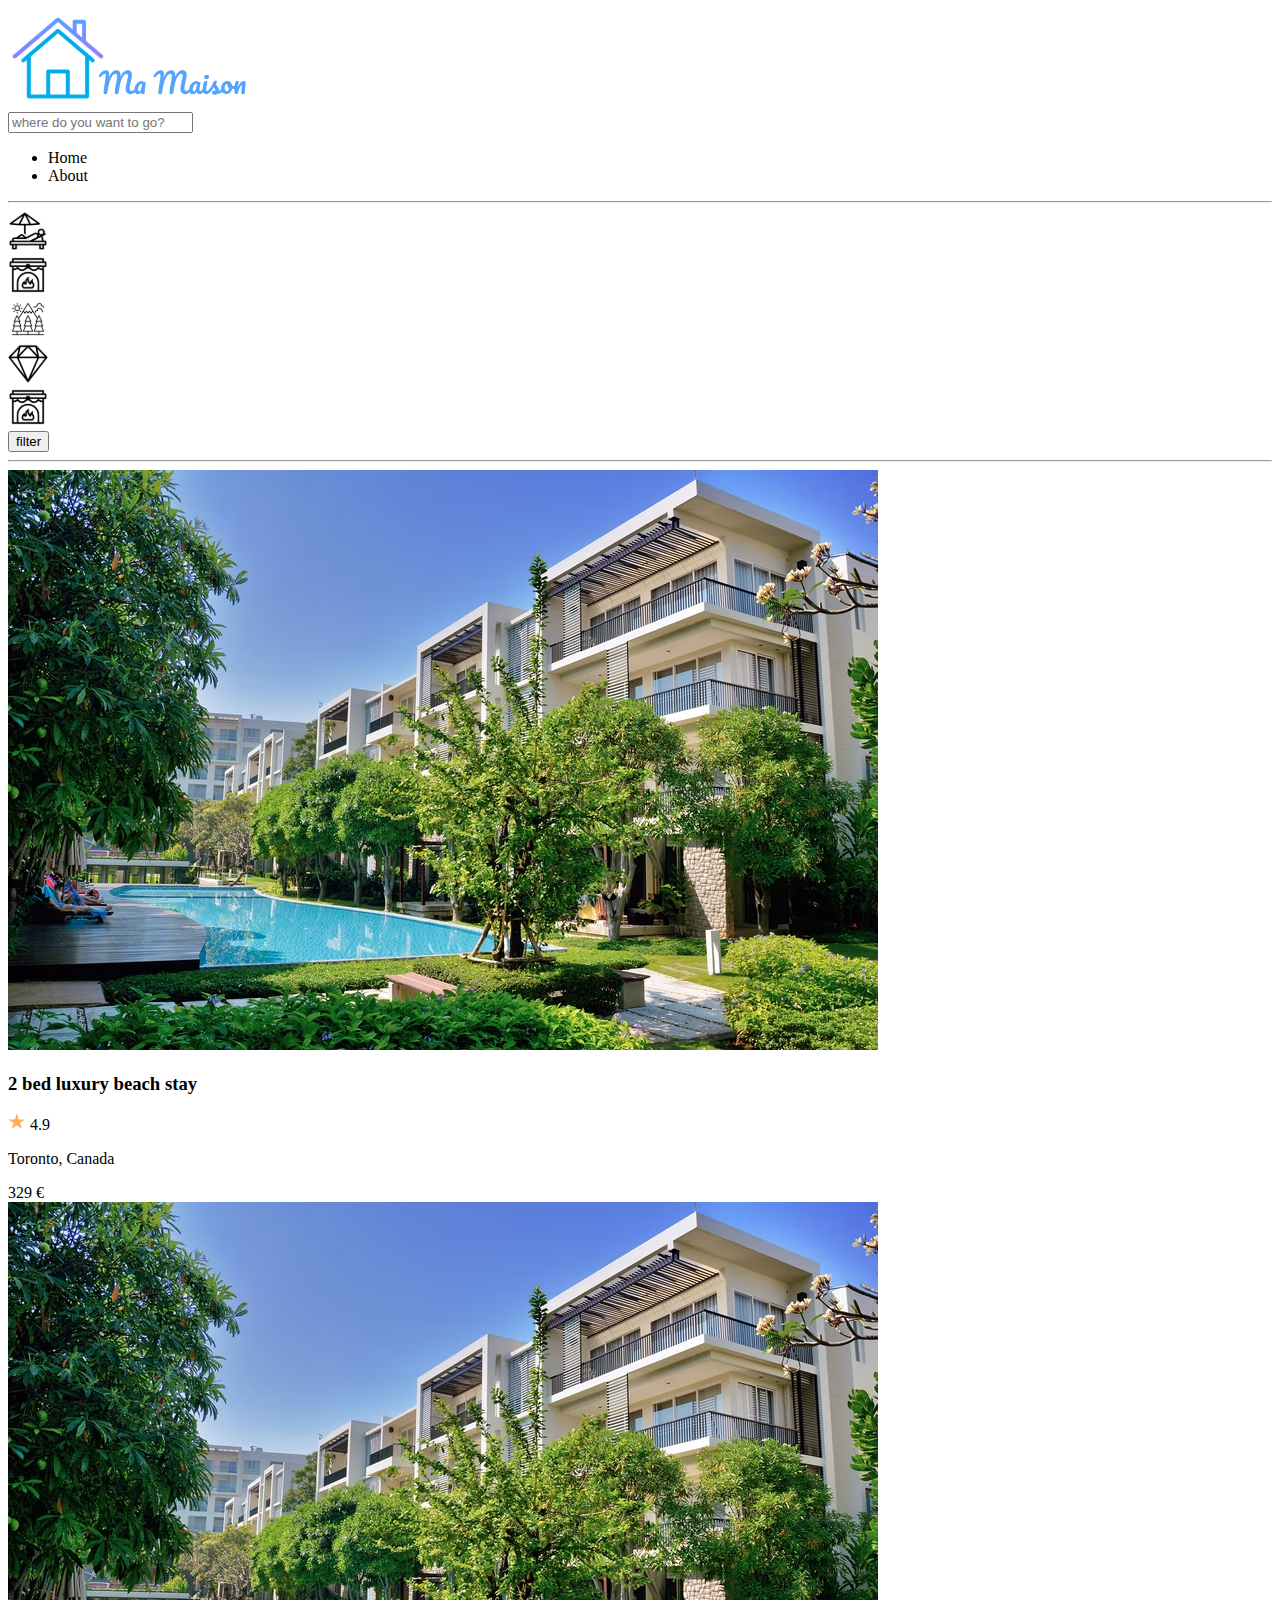
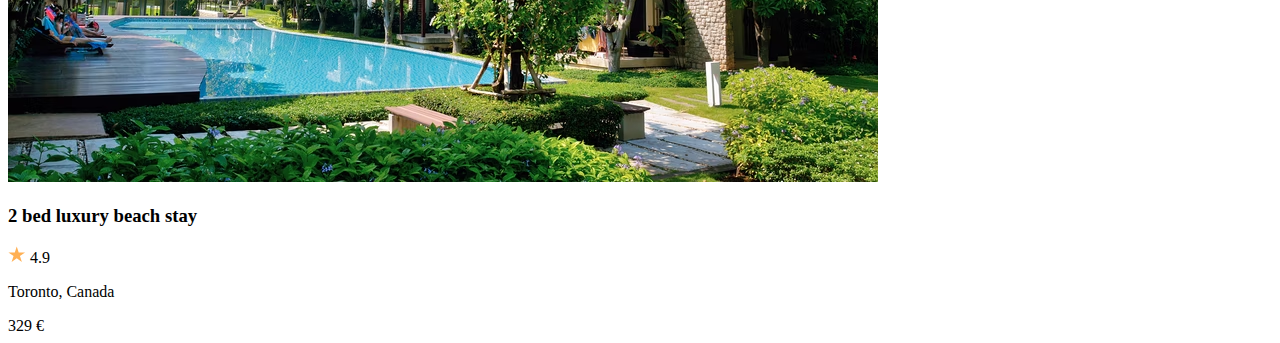
==== index.html @ 9aeee774 "project 1 source first commit" ====
<!DOCTYPE html>
<html lang="en">
<head>
    <meta charset="UTF-8">
    <meta http-equiv="X-UA-Compatible" content="IE=edge">
    <meta name="viewport" content="width=device-width, initial-scale=1.0">
    <link rel="stylesheet" href="./styles.css">
    <title>Ma Maison</title>
</head>
<body>
    <nav>
        <div class="logo-container">
            <img src="./assets/Component 16.svg" alt="ma maison logo" class="logo">
        </div>
        
        <label for="search"></label>
        <input type="text" id="search" placeholder="where do you want to go?">

        <ul>
            <li class="item1">Home</li>
            <li class="item2">About</li>
        </ul>
    </nav>
    <section>
        <hr/>
        <div class="icon-container"><img src="./assets/beach-icon.svg" alt="beach search icon" class="search-icon"></div>
        <div class="icon-container"><img src="./assets/fireplace-icon.svg" alt="fireplace search icon" class="search-icon"></div>
        <div class="icon-container"><img src="./assets/forest-icon.svg" alt="park search icon" class="search-icon"></div>
        <div class="icon-container"><img src="./assets/luxe-icon.svg" alt="luxury search icon" class="search-icon"></div>
        <div class="icon-container"><img src="./assets/fireplace-icon.svg" alt="fireplace search icon" class="search-icon"></div>
       <button>
           <div class="filter-box">
          <div class="line">
              <div class="circle"></div>
          </div>
          <div class="line">
              <div class="circle"></div>
          </div>
          <div class="line">
              <div class="circle"></div>
          </div>
           </div> 
           </div>
           <span>filter</span>
       </button>    
        <hr/>
    </section>
    <main>
        <section class="product-card">
            <div class="product-img-container">
                <img src="./assets/TorontoApart/photo-1580041065738-e72023775cdc.avif" alt="" class="product-img"/>
            </div>
            <div class="content-details">
                <h3 class="apartment-title">2 bed luxury beach stay</h3>
                    <span class="rating">
                       <img src="./assets/rating-icon.svg" alt="star rating icon" class="rating-icon">  
                       4.9
                    </span>
                    <br/>
                    <p class="location">Toronto, Canada</p>
                    <span>329 €</span>
            </div>
        </section>
        <section class="product-card">
            <div class="product-img-container">
                <img src="./assets/TorontoApart/photo-1580041065738-e72023775cdc.avif" alt="" class="product-img"/>
            </div>
            <div class="content-details">
                <h3 class="apartment-title">2 bed luxury beach stay</h3>
                    <span class="rating">
                       <img src="./assets/rating-icon.svg" alt="star rating icon" class="rating-icon">  
                       4.9
                    </span>
                    <br/>
                    <p class="location">Toronto, Canada</p>
                    <span>329 €</span>
            </div>
        </section>
    </main>
</body>
</html>
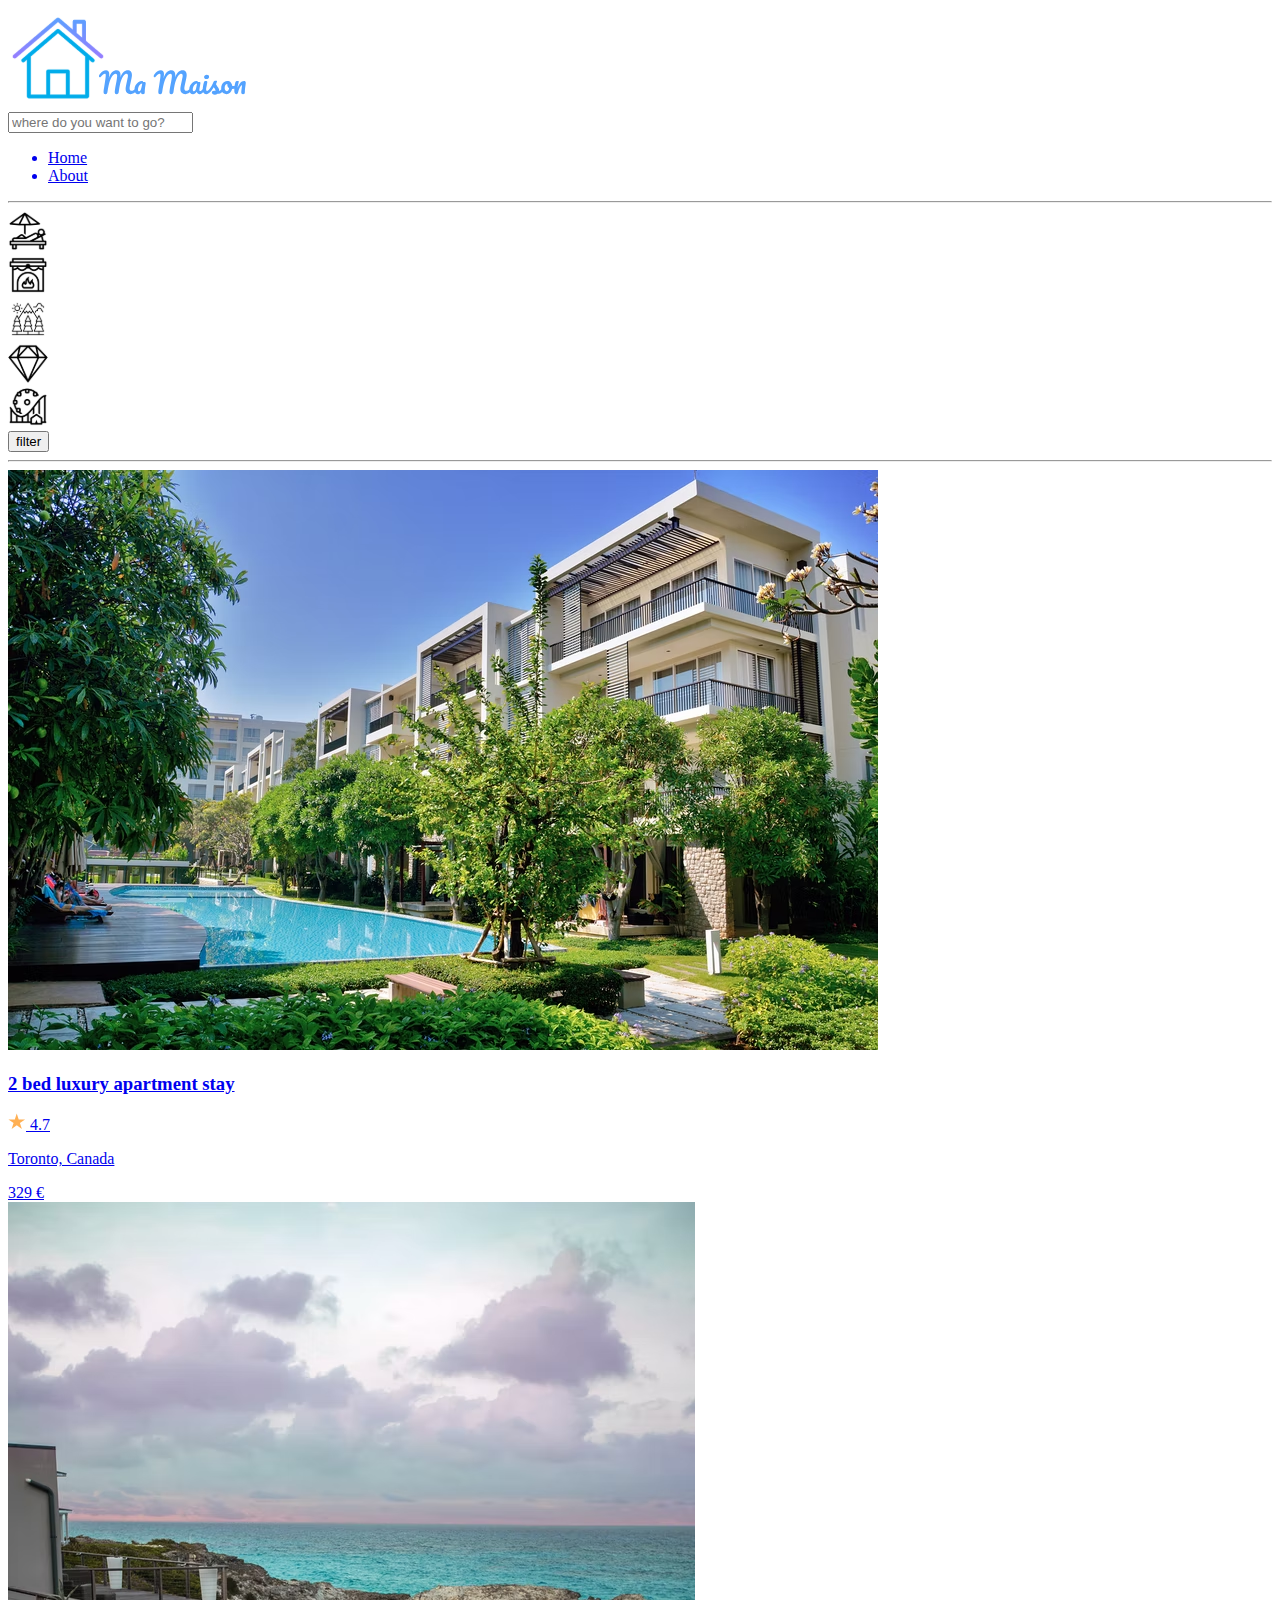
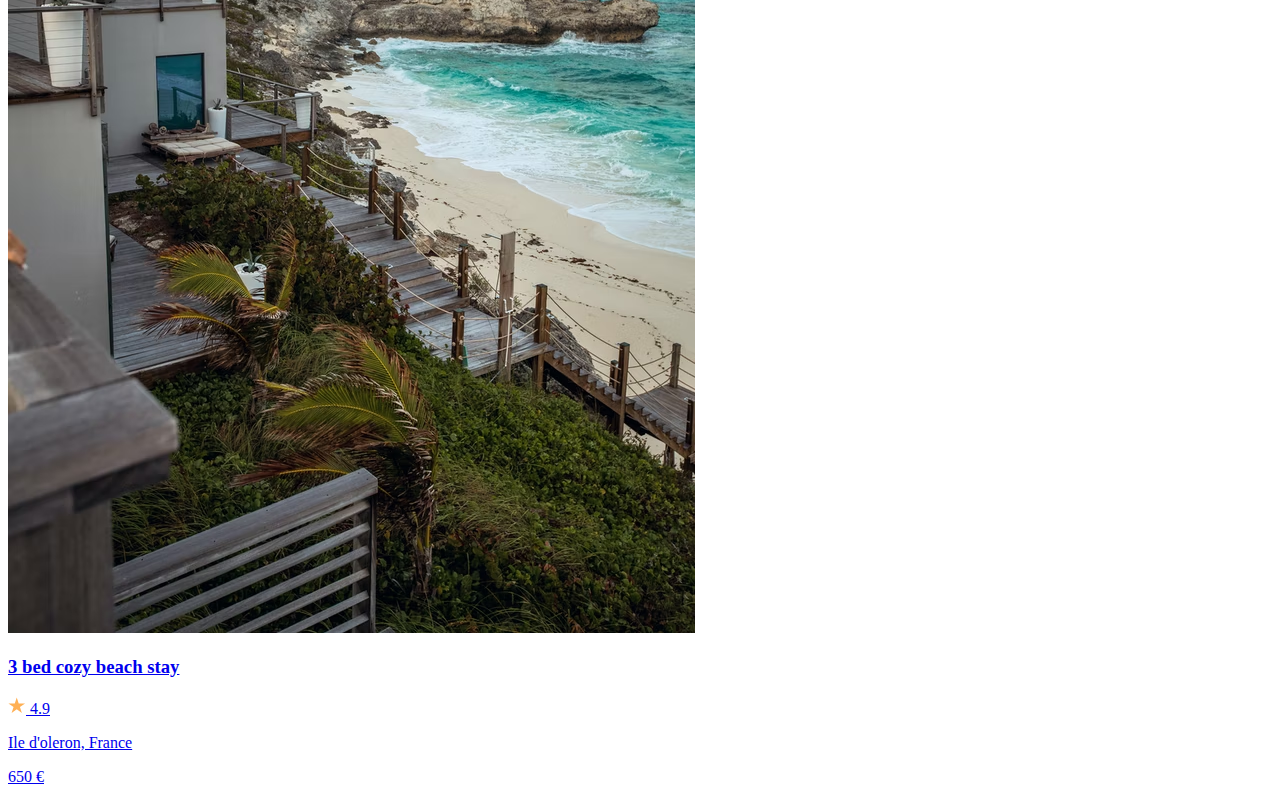
==== commit 9a05e31a: "added new image folder + pages + updated html" ====
--- a/index.html
+++ b/index.html
@@ -4,21 +4,23 @@
     <meta charset="UTF-8">
     <meta http-equiv="X-UA-Compatible" content="IE=edge">
     <meta name="viewport" content="width=device-width, initial-scale=1.0">
+    <link href="https://fonts.googleapis.com/css2?family=Akshar:wght@300;400;500;600;700&family=Poppins:ital,wght@0,300;0,400;0,500;0,600;0,800;0,900;1,500;1,600;1,700;1,800;1,900&display=swap" rel="stylesheet">
     <link rel="stylesheet" href="./styles.css">
     <title>Ma Maison</title>
 </head>
 <body>
     <nav>
-        <div class="logo-container">
-            <img src="./assets/Component 16.svg" alt="ma maison logo" class="logo">
-        </div>
-        
+        <a href="index.html">
+            <div class="logo-container">
+                <img src="./assets/Component 16.svg" alt="ma maison logo" class="logo">
+            </div>
+        </a>
         <label for="search"></label>
         <input type="text" id="search" placeholder="where do you want to go?">
 
         <ul>
-            <li class="item1">Home</li>
-            <li class="item2">About</li>
+           <a href="index.html"><li class="item1">Home</li></a>
+            <a href="./pages/about.html"><li class="item2">About</li></a>
         </ul>
     </nav>
     <section>
@@ -27,7 +29,7 @@
         <div class="icon-container"><img src="./assets/fireplace-icon.svg" alt="fireplace search icon" class="search-icon"></div>
         <div class="icon-container"><img src="./assets/forest-icon.svg" alt="park search icon" class="search-icon"></div>
         <div class="icon-container"><img src="./assets/luxe-icon.svg" alt="luxury search icon" class="search-icon"></div>
-        <div class="icon-container"><img src="./assets/fireplace-icon.svg" alt="fireplace search icon" class="search-icon"></div>
+        <div class="icon-container"><img src="./assets/rollercoaster-icon.svg" alt="fireplace search icon" class="search-icon"></div>
        <button>
            <div class="filter-box">
           <div class="line">
@@ -46,36 +48,40 @@
         <hr/>
     </section>
     <main>
-        <section class="product-card">
-            <div class="product-img-container">
-                <img src="./assets/TorontoApart/photo-1580041065738-e72023775cdc.avif" alt="" class="product-img"/>
-            </div>
-            <div class="content-details">
-                <h3 class="apartment-title">2 bed luxury beach stay</h3>
-                    <span class="rating">
-                       <img src="./assets/rating-icon.svg" alt="star rating icon" class="rating-icon">  
-                       4.9
-                    </span>
-                    <br/>
-                    <p class="location">Toronto, Canada</p>
-                    <span>329 €</span>
-            </div>
-        </section>
-        <section class="product-card">
-            <div class="product-img-container">
-                <img src="./assets/TorontoApart/photo-1580041065738-e72023775cdc.avif" alt="" class="product-img"/>
-            </div>
-            <div class="content-details">
-                <h3 class="apartment-title">2 bed luxury beach stay</h3>
-                    <span class="rating">
-                       <img src="./assets/rating-icon.svg" alt="star rating icon" class="rating-icon">  
-                       4.9
-                    </span>
-                    <br/>
-                    <p class="location">Toronto, Canada</p>
-                    <span>329 €</span>
-            </div>
-        </section>
+        <a href="./pages/toronto.html">
+            <section class="product-card">
+                <div class="product-img-container">
+                    <img src="./assets/TorontoApart/photo-1580041065738-e72023775cdc.avif" alt="" class="product-img"/>
+                </div>
+                <div class="content-details">
+                    <h3 class="apartment-title">2 bed luxury apartment stay</h3>
+                        <span class="rating">
+                        <img src="./assets/rating-icon.svg" alt="star rating icon" class="rating-icon">  
+                        4.7
+                        </span>
+                        <br/>
+                        <p class="location">Toronto, Canada</p>
+                        <span>329 €</span>
+                </div>
+            </section>
+        </a>
+        <a href="./pages/iledolerion.html">
+            <section class="product-card">
+                <div class="product-img-container">
+                    <img src="./assets/FrenchCoast/photo-1528913775512-624d24b27b96.avif" alt="" class="product-img"/>
+                </div>
+                <div class="content-details">
+                    <h3 class="apartment-title">3 bed cozy beach stay</h3>
+                        <span class="rating">
+                        <img src="./assets/rating-icon.svg" alt="star rating icon" class="rating-icon">  
+                        4.9
+                        </span>
+                        <br/>
+                        <p class="location">Ile d'oleron, France</p>
+                        <span>650 €</span>
+                </div>
+            </section>
+        </a>
     </main>
 </body>
 </html>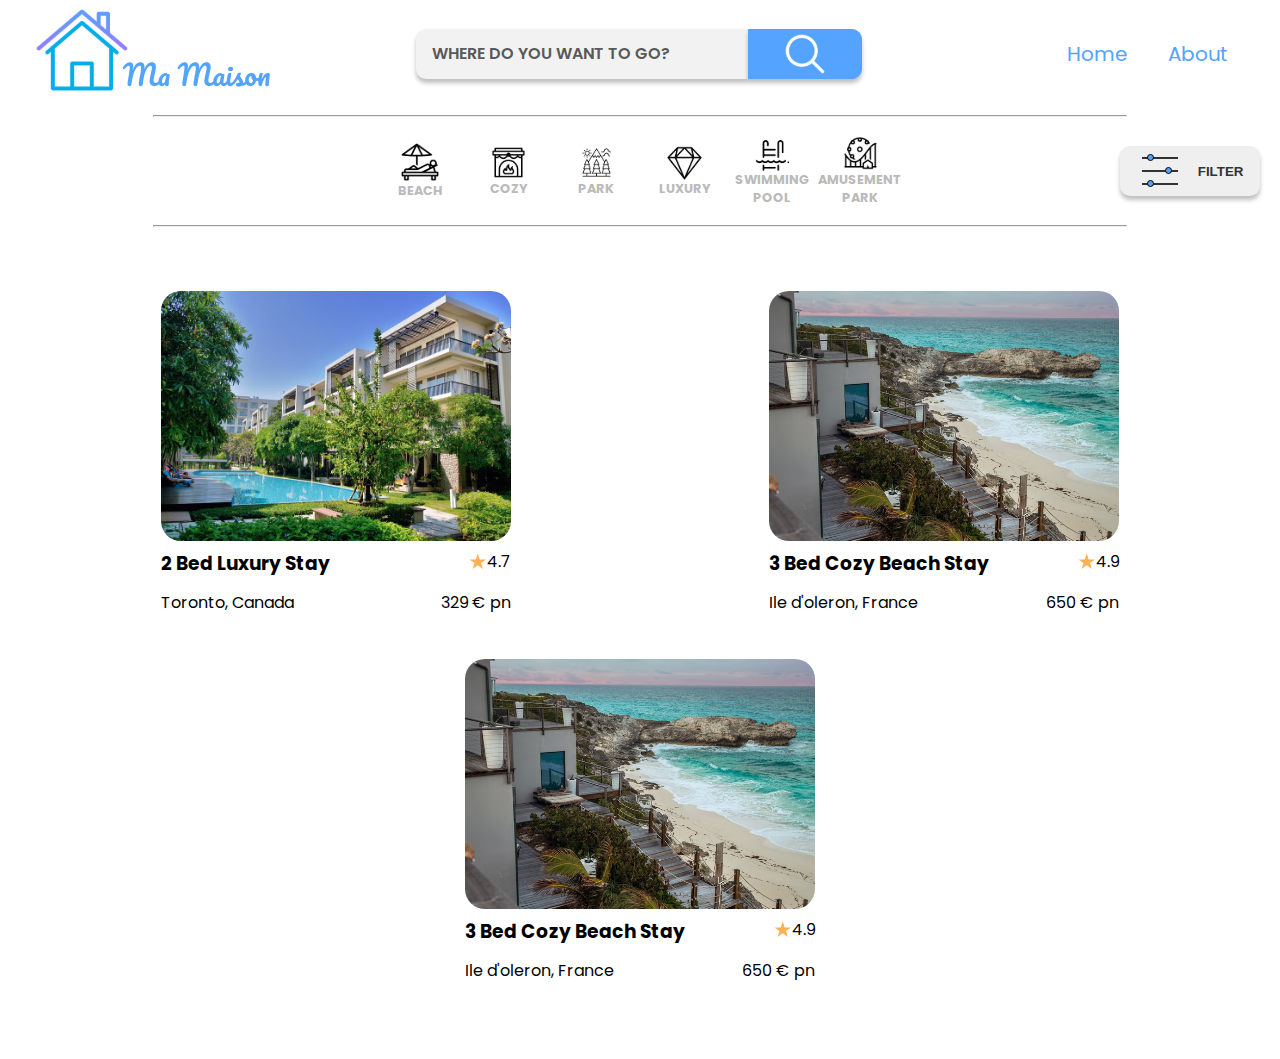
==== commit ae293247: "push to new repo" ====
--- a/index.html
+++ b/index.html
@@ -1,87 +1,185 @@
 <!DOCTYPE html>
 <html lang="en">
-<head>
-    <meta charset="UTF-8">
-    <meta http-equiv="X-UA-Compatible" content="IE=edge">
-    <meta name="viewport" content="width=device-width, initial-scale=1.0">
-    <link href="https://fonts.googleapis.com/css2?family=Akshar:wght@300;400;500;600;700&family=Poppins:ital,wght@0,300;0,400;0,500;0,600;0,800;0,900;1,500;1,600;1,700;1,800;1,900&display=swap" rel="stylesheet">
-    <link rel="stylesheet" href="./styles.css">
+  <head>
+    <meta charset="UTF-8" />
+    <meta http-equiv="X-UA-Compatible" content="IE=edge" />
+    <meta name="viewport" content="width=device-width, initial-scale=1.0" />
+    <link
+      href="https://fonts.googleapis.com/css2?family=Akshar:wght@300;400;500;600;700&family=Poppins:ital,wght@0,300;0,400;0,500;0,600;0,800;0,900;1,500;1,600;1,700;1,800;1,900&display=swap"
+      rel="stylesheet"
+    />
+    <link rel="stylesheet" href="./styles/styles.css" />
     <title>Ma Maison</title>
-</head>
-<body>
+  </head>
+  <body>
     <nav>
-        <a href="index.html">
-            <div class="logo-container">
-                <img src="./assets/Component 16.svg" alt="ma maison logo" class="logo">
-            </div>
-        </a>
+      <a href="index.html">
+        <div class="logo-container">
+          <img
+            src="./assets/Component 16.svg"
+            alt="ma maison logo"
+            class="logo"
+          />
+        </div>
+      </a>
+      <div class="search-input-container">
         <label for="search"></label>
-        <input type="text" id="search" placeholder="where do you want to go?">
-
-        <ul>
-           <a href="index.html"><li class="item1">Home</li></a>
-            <a href="./pages/about.html"><li class="item2">About</li></a>
-        </ul>
+        <input type="text" id="search" placeholder="where do you want to go?" />
+        <div class="search-icon-container">
+          <img
+            src="./assets/search-icon.svg"
+            alt="search icon"
+            class="search icon"
+          />
+        </div>
+      </div>
+      <ul>
+        <a href="index.html"><li class="item1">Home</li></a>
+        <a href="./pages/about.html"><li class="item2">About</li></a>
+      </ul>
     </nav>
     <section>
-        <hr/>
-        <div class="icon-container"><img src="./assets/beach-icon.svg" alt="beach search icon" class="search-icon"></div>
-        <div class="icon-container"><img src="./assets/fireplace-icon.svg" alt="fireplace search icon" class="search-icon"></div>
-        <div class="icon-container"><img src="./assets/forest-icon.svg" alt="park search icon" class="search-icon"></div>
-        <div class="icon-container"><img src="./assets/luxe-icon.svg" alt="luxury search icon" class="search-icon"></div>
-        <div class="icon-container"><img src="./assets/rollercoaster-icon.svg" alt="fireplace search icon" class="search-icon"></div>
-       <button>
-           <div class="filter-box">
-          <div class="line">
-              <div class="circle"></div>
+      <hr />
+      <div class="searchable-icon-container">
+        <div class="icon-container">
+          <object
+            data="./assets/beach-icon.svg"
+            alt="beach search icon"
+            class="search-icon"
+          ></object>
+          <p class="icon-text">Beach</p>
+        </div>
+        <div class="icon-container">
+          <img
+            src="./assets/fireplace-icon.svg"
+            alt="fireplace search icon"
+            class="search-icon"
+          />
+          <p class="icon-text">Cozy</p>
+        </div>
+        <div class="icon-container">
+          <img
+            src="./assets/forest-icon.svg"
+            alt="park search icon"
+            class="search-icon"
+          />
+          <p class="icon-text">Park</p>
+        </div>
+        <div class="icon-container">
+          <img
+            src="./assets/luxe-icon.svg"
+            alt="luxury search icon"
+            class="search-icon"
+          />
+          <p class="icon-text">Luxury</p>
+        </div>
+        <div class="icon-container">
+          <img
+            src="./assets/swimmingpool-icon.svg"
+            alt="swimming pool search icon"
+            class="search-icon"
+          />
+          <p class="icon-text">Swimming Pool</p>
+        </div>
+        <div class="icon-container">
+          <img
+            src="./assets/rollercoaster-icon.svg"
+            alt="fireplace search icon"
+            class="search-icon"
+          />
+          <p class="icon-text">Amusement Park</p>
+        </div>
+
+        <button>
+          <div class="filter-box">
+            <div class="circle"></div>
+            <hr />
+            <div class="circle"></div>
+            <hr />
+            <div class="circle"></div>
+            <hr />
           </div>
-          <div class="line">
-              <div class="circle"></div>
+          filter
+        </button>
+      </div>
+      <hr />
+    </section>
+    <main class="product-wrapper">
+      <a href="./pages/toronto.html">
+        <section class="product-card">
+          <div class="product-img-container">
+            <img
+              src="./assets/TorontoApart/photo-1580041065738-e72023775cdc.avif"
+              alt=""
+              class="product-img"
+            />
           </div>
-          <div class="line">
-              <div class="circle"></div>
+          <div class="content-details">
+            <h3 class="apartment-title">2 bed luxury stay</h3>
+            <span class="rating">
+              <img
+                src="./assets/rating-icon.svg"
+                alt="star rating icon"
+                class="rating-icon"
+              />
+              4.7
+            </span>
+            <br />
+            <p class="location">Toronto, Canada</p>
+            <span class="price">329 €</span>
           </div>
-           </div> 
-           </div>
-           <span>filter</span>
-       </button>    
-        <hr/>
-    </section>
-    <main>
-        <a href="./pages/toronto.html">
-            <section class="product-card">
-                <div class="product-img-container">
-                    <img src="./assets/TorontoApart/photo-1580041065738-e72023775cdc.avif" alt="" class="product-img"/>
-                </div>
-                <div class="content-details">
-                    <h3 class="apartment-title">2 bed luxury apartment stay</h3>
-                        <span class="rating">
-                        <img src="./assets/rating-icon.svg" alt="star rating icon" class="rating-icon">  
-                        4.7
-                        </span>
-                        <br/>
-                        <p class="location">Toronto, Canada</p>
-                        <span>329 €</span>
-                </div>
-            </section>
-        </a>
-        <a href="./pages/iledolerion.html">
-            <section class="product-card">
-                <div class="product-img-container">
-                    <img src="./assets/FrenchCoast/photo-1528913775512-624d24b27b96.avif" alt="" class="product-img"/>
-                </div>
-                <div class="content-details">
-                    <h3 class="apartment-title">3 bed cozy beach stay</h3>
-                        <span class="rating">
-                        <img src="./assets/rating-icon.svg" alt="star rating icon" class="rating-icon">  
-                        4.9
-                        </span>
-                        <br/>
-                        <p class="location">Ile d'oleron, France</p>
-                        <span>650 €</span>
-                </div>
-            </section>
-        </a>
+        </section>
+      </a>
+      <a href="./pages/iledolerion.html">
+        <section class="product-card">
+          <div class="product-img-container">
+            <img
+              src="./assets/FrenchCoast/photo-1528913775512-624d24b27b96.avif"
+              alt=""
+              class="product-img"
+            />
+          </div>
+          <div class="content-details">
+            <h3 class="apartment-title">3 bed cozy beach stay</h3>
+            <span class="rating">
+              <img
+                src="./assets/rating-icon.svg"
+                alt="star rating icon"
+                class="rating-icon"
+              />
+              4.9
+            </span>
+            <br />
+            <p class="location">Ile d'oleron, France</p>
+            <span class="price">650 €</span>
+          </div>
+        </section>
+      </a>
+      <a href="./pages/iledolerion.html">
+        <section class="product-card">
+          <div class="product-img-container">
+            <img
+              src="./assets/FrenchCoast/photo-1528913775512-624d24b27b96.avif"
+              alt=""
+              class="product-img"
+            />
+          </div>
+          <div class="content-details">
+            <h3 class="apartment-title">3 bed cozy beach stay</h3>
+            <span class="rating">
+              <img
+                src="./assets/rating-icon.svg"
+                alt="star rating icon"
+                class="rating-icon"
+              />
+              4.9
+            </span>
+            <br />
+            <p class="location">Ile d'oleron, France</p>
+            <span class="price">650 €</span>
+          </div>
+        </section>
+      </a>
     </main>
-</body>
-</html>+  </body>
+</html>
--- a/styles/styles.css
+++ b/styles/styles.css
@@ -0,0 +1,508 @@
+html,
+body {
+  font-family: Poppins;
+  margin: 0;
+  padding: 0;
+}
+
+body {
+  margin: 0 2em;
+}
+
+nav {
+  display: flex;
+  justify-content: space-between;
+  align-items: center;
+}
+
+nav > ul {
+  display: flex;
+}
+
+a {
+  text-decoration: none;
+}
+
+nav > ul > a > li {
+  font-size: 1.25em;
+  color: #54a3ff;
+  display: flex;
+  margin: 0em 1em;
+}
+nav > ul > a > li:hover {
+  text-decoration: underline;
+}
+
+section > hr {
+  width: 80%;
+  color: #bababa; /* old IE */
+  background-color: #bababa; /* Modern Browsers */
+}
+
+.search-input-container {
+  display: flex;
+  height: 50px;
+}
+.search-input-container:hover,
+.search-input-container > input {
+  cursor: pointer;
+}
+
+.search-input-container > input {
+  font-family: poppins;
+  font-size: 1em;
+  width: 300px;
+  padding: 0 1em;
+  border: none;
+  background-color: #f2f2f2;
+  border-radius: 10px 0px 0px 10px;
+  box-shadow: 0px 4px 4px 0px #00000040;
+}
+
+.search-input-container > input::placeholder {
+  color: #595959;
+  text-transform: uppercase;
+  font-weight: 600;
+}
+
+.search-icon-container {
+  width: 112px;
+  display: flex;
+  justify-content: center;
+  background-color: #54a3ff;
+  border: 1px #54a3ff solid;
+  border-radius: 0 10px 10px 0;
+  box-shadow: 0px 4px 4px 0px #00000040;
+}
+
+.searchable-icon-container {
+  display: flex;
+  justify-content: center;
+  align-items: center;
+  margin: 1.5em 0;
+}
+
+.icon-container {
+  margin: 0 1.5em;
+  display: flex;
+  flex-direction: column;
+  justify-content: center;
+  align-items: center;
+  height: 60px;
+  width: 40px;
+  cursor: pointer;
+}
+
+.icon-container > img {
+  height: 35px;
+  width: 35px;
+}
+
+.icon-container > .icon-text {
+  color: #bababa;
+  font-weight: bold;
+  text-transform: uppercase;
+  margin: 0;
+  font-size: 0.8em;
+  text-align: center;
+}
+
+.searchable-icon-container > button {
+  font-weight: bold;
+  color: #333;
+  text-transform: uppercase;
+  display: flex;
+  justify-content: space-around;
+  align-items: center;
+  width: 140px;
+  height: 50px;
+  border-radius: 10px;
+  border: none;
+  box-shadow: 0px 4px 4px 0px #00000040;
+  position: absolute;
+  right: 20px;
+  cursor: pointer;
+}
+
+.searchable-icon-container > button > .filter-box {
+  display: flex;
+  flex-direction: column;
+  width: 40px;
+}
+
+.searchable-icon-container > button > .filter-box > hr {
+  width: 90%;
+  margin: 0.4em;
+  border: none;
+  height: 2px;
+  color: #333; /* old IE */
+  background-color: #333; /* Modern Browsers */
+}
+.filter-box > .circle {
+  position: absolute;
+  height: 5px;
+  width: 5px;
+  border: #000 1px solid;
+  background-color: #54a3ff;
+  border-radius: 100%;
+}
+.filter-box > .circle:nth-of-type(1) {
+  transform: translate(10px, 2px);
+}
+.filter-box > .circle:nth-of-type(2) {
+  transform: translate(10px, 28px);
+}
+.filter-box > .circle:nth-of-type(3) {
+  transform: translate(28px, 15px);
+}
+
+.product-wrapper {
+  display: flex;
+  margin: 3em auto;
+  justify-content: space-around;
+  flex-wrap: wrap;
+}
+
+.product-card {
+  color: #000;
+  margin: 1em 2em;
+}
+
+.product-img-container {
+  width: 350px;
+  height: 250px;
+  margin-bottom: 0.5em;
+}
+
+.product-img {
+  object-fit: cover;
+  border-radius: 20px;
+  width: 100%;
+  height: 100%;
+}
+
+.apartment-title {
+  font-size: 1.1m;
+  display: inline-block;
+  margin: 0;
+  text-transform: capitalize;
+}
+
+.content-details > .rating {
+  display: flex;
+  float: right;
+}
+
+.location,
+.price {
+  padding: 0.75em 0em;
+}
+
+.location {
+  display: inline-block;
+  margin: 0;
+}
+
+.price {
+  float: right;
+}
+
+.content-details > .price::after {
+  content: ' pn';
+}
+
+.reserve-wrapper {
+  position: absolute;
+  padding: 1em 1.2em;
+  top: 240px;
+  left: 65%;
+  width: 320px;
+  height: 410px;
+  border-radius: 20px;
+  box-shadow: 0px 0px 4px 3px #00000040;
+}
+
+.reserve-wrapper > .date-preference:nth-of-type(1) {
+  float: left;
+}
+.reserve-wrapper > .date-preference:nth-of-type(2) {
+  float: right;
+}
+
+.reserve-wrapper > .date-preference {
+  display: inline-flex;
+  flex-direction: column;
+  align-items: start;
+}
+
+.date-preference > label {
+  text-transform: uppercase;
+  font-weight: bold;
+  font-size: 0.75em;
+}
+
+.date-preference > input {
+  border: #d0d0d0 solid 1px;
+  color: #bababa;
+  font-family: poppins;
+  font-weight: bold;
+  width: 130px;
+  height: 50px;
+}
+
+.reserve-wrapper > button {
+  color: #fff;
+  background-color: #54a3ff;
+  margin-bottom: 0.5em;
+  border-radius: 10px;
+  border: none;
+  box-shadow: 0px 4px 4px 0px #00000040;
+  font-size: 1.2em;
+  font-weight: bold;
+  text-transform: uppercase;
+  width: 100%;
+  cursor: pointer;
+  height: 50px;
+}
+
+.reserve-wrapper > select {
+  font-family: poppins;
+  text-transform: uppercase;
+  color: #000;
+  font-weight: bold;
+  background-color: #fff;
+  border: 1px solid #d0d0d0;
+  margin: 1em 0;
+  padding: 0 0.5em;
+  width: 100%;
+  height: 50px;
+}
+
+.reserve-wrapper > .price-details {
+  color: #595959;
+  display: flex;
+  font-weight: 600;
+  justify-content: space-between;
+  align-items: center;
+  margin: 0.5em 0;
+}
+
+.total-breakdown,
+.fee-breakdown {
+  margin: 0.5em;
+}
+
+.total-breakdown,
+.total-price {
+  color: #000;
+}
+
+.headline-wrapper {
+  width: 800px;
+}
+.headline-wrapper > .rating {
+  margin-left: 0.25em;
+}
+.headline-wrapper > p {
+  display: inline;
+}
+.headline-wrapper > .price {
+  float: right;
+  padding: 0;
+  text-decoration: underline;
+}
+
+.location-wrapper > .img-container {
+  width: 800px;
+  height: 440px;
+}
+
+.location-images {
+  width: 100%;
+  height: 100%;
+  object-fit: cover;
+}
+
+.host-details {
+  margin-top: 1em;
+  width: 500px;
+}
+
+.host-content > h3 {
+  text-transform: capitalize;
+}
+
+.host-content {
+  display: flex;
+  justify-content: space-between;
+  align-items: center;
+}
+
+.profile-content {
+  display: flex;
+}
+
+.profile-content > p {
+  color: #54a3ff;
+  font-size: 1.2em;
+  text-transform: capitalize;
+}
+
+.profile-content > .host-img-container {
+  height: 64px;
+  width: 64px;
+  margin-left: 1em;
+}
+
+.profile-content > .host-img-container > img {
+  height: 100%;
+  object-fit: cover;
+  width: 100%;
+  border-radius: 100%;
+}
+
+.host-details > hr {
+  width: 100%;
+}
+
+.dropdown-wrapper {
+  display: flex;
+  justify-content: space-between;
+  flex-wrap: wrap;
+  margin-bottom: 2em;
+}
+
+.dropdown {
+  display: flex;
+  justify-content: space-between;
+  margin: 0.5em 0;
+  padding: 0 0.5em;
+  align-items: center;
+  width: 600px;
+  height: 60px;
+  color: #fff;
+  background-color: #54a3ff;
+  box-shadow: 0px 4px 4px 0px #00000040;
+  cursor: pointer;
+}
+
+.icon-wrapper {
+  display: flex;
+  margin-bottom: 1em;
+}
+
+@media screen and (max-width: 600px) {
+  body {
+    margin: 1em;
+  }
+
+  nav {
+    align-items: flex-end;
+    height: 90px;
+  }
+
+  nav > ul {
+    position: absolute;
+    right: 0px;
+    top: 0px;
+  }
+
+  nav > ul > a > li {
+    font-size: 1em;
+  }
+
+  section > hr {
+    margin-top: 1em;
+    width: 100%;
+  }
+
+  .logo-container > img {
+    height: 60px;
+    align-self: flex-start;
+    content: url('../assets/mobile-logo.svg');
+  }
+
+  .search-input-container {
+    height: 40px;
+    width: 245px;
+    margin-left: 1.5em;
+  }
+
+  .search-input-container > input {
+    font-size: 11px;
+  }
+  .search-icon-container {
+    width: 100px;
+  }
+  .search-icon-container > img {
+    width: 25px;
+  }
+
+  .searchable-icon-container::-webkit-scrollbar {
+    display: none;
+  }
+
+  .searchable-icon-container {
+    overflow-y: hidden;
+    overflow-x: scroll;
+    justify-content: flex-start;
+    padding: 0.2em 0em;
+    -ms-overflow-style: none; /* IE and Edge */
+    scrollbar-width: none; /* Firefox */
+  }
+  .searchable-icon-container > button {
+    position: absolute;
+    left: 20px;
+    top: 255px;
+  }
+
+  .product-wrapper {
+    justify-content: start;
+    margin-top: 80px;
+  }
+
+  .product-card {
+    width: 340px;
+    display: flex;
+    margin: 0.5em 0;
+    justify-content: space-between;
+  }
+
+  .product-card > .product-img-container {
+    width: 150px;
+    height: 125px;
+  }
+
+  .content-details {
+    width: 180px;
+  }
+
+  .content-details > h3 {
+    font-size: 14px;
+    white-space: nowrap;
+    white-space: nowrap;
+    overflow: hidden;
+    text-overflow: ellipsis;
+    width: 100%;
+  }
+  .content-details > p {
+    font-size: 12px;
+    padding: 0;
+  }
+  .content-details > span {
+    font-size: 12px;
+  }
+  .product-card > .content-details > .rating {
+    position: relative;
+    transform: translate(-146px, 76px);
+  }
+  .product-card > .content-details > .price {
+    position: relative;
+    transform: translate(0px, 52px);
+    padding: 0;
+  }
+
+  .reserve-wrapper {
+    display: none;
+  }
+}
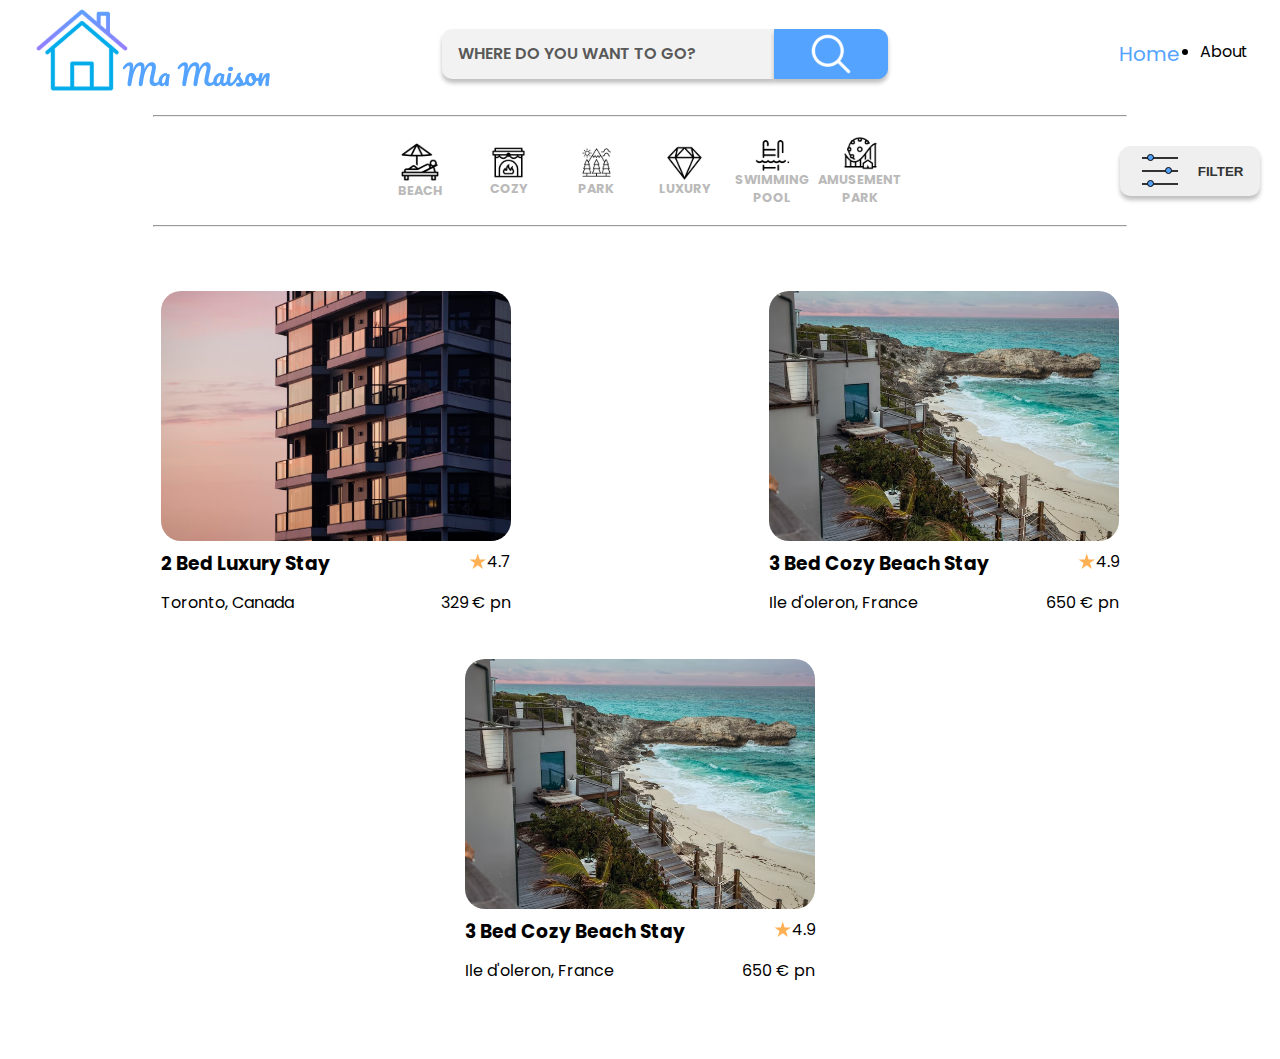
==== commit 7dd14fce: "updated second product" ====
--- a/index.html
+++ b/index.html
@@ -35,7 +35,7 @@
       </div>
       <ul>
         <a href="index.html"><li class="item1">Home</li></a>
-        <a href="./pages/about.html"><li class="item2">About</li></a>
+        <li class="item2">About</li>
       </ul>
     </nav>
     <section>
@@ -109,7 +109,7 @@
         <section class="product-card">
           <div class="product-img-container">
             <img
-              src="./assets/TorontoApart/photo-1580041065738-e72023775cdc.avif"
+              src="./assets/TorontoApart/photo-1624204386084-dd8c05e32226.avif"
               alt=""
               class="product-img"
             />
--- a/styles/styles.css
+++ b/styles/styles.css
@@ -214,8 +214,8 @@
 .reserve-wrapper {
   position: absolute;
   padding: 1em 1.2em;
-  top: 240px;
-  left: 65%;
+  top: 225px;
+  left: 63%;
   width: 320px;
   height: 410px;
   border-radius: 20px;
@@ -287,6 +287,10 @@
   margin: 0.5em 0;
 }
 
+.reserve-wrapper-2 {
+  display: hidden;
+}
+
 .total-breakdown,
 .fee-breakdown {
   margin: 0.5em;
@@ -371,19 +375,32 @@
   flex-wrap: wrap;
   margin-bottom: 2em;
 }
+.dropdown-container {
+  width: 600px;
+  box-shadow: 5px 4px 4px 1px #00000040;
+  /* padding: 0 0.5em; */
+}
 
 .dropdown {
   display: flex;
   justify-content: space-between;
-  margin: 0.5em 0;
-  padding: 0 0.5em;
   align-items: center;
   width: 600px;
   height: 60px;
   color: #fff;
   background-color: #54a3ff;
-  box-shadow: 0px 4px 4px 0px #00000040;
   cursor: pointer;
+}
+
+.dropdown > p,
+.dropdown > img {
+  padding: 0 0.5em;
+  text-transform: uppercase;
+}
+
+.dropdown-container > .amenities-wrapper,
+.dropdown-container > .description-wrapper {
+  padding: 0 0.5em;
 }
 
 .icon-wrapper {
@@ -393,12 +410,17 @@
 
 @media screen and (max-width: 600px) {
   body {
-    margin: 1em;
+    margin: 0;
+  }
+
+  main {
+    margin: 0 1em;
   }
 
   nav {
     align-items: flex-end;
     height: 90px;
+    margin: 0 1em;
   }
 
   nav > ul {
@@ -413,7 +435,6 @@
 
   section > hr {
     margin-top: 1em;
-    width: 100%;
   }
 
   .logo-container > img {
@@ -447,18 +468,21 @@
     overflow-x: scroll;
     justify-content: flex-start;
     padding: 0.2em 0em;
+    margin: 0 1em;
     -ms-overflow-style: none; /* IE and Edge */
     scrollbar-width: none; /* Firefox */
   }
   .searchable-icon-container > button {
     position: absolute;
-    left: 20px;
-    top: 255px;
+    left: 15px;
+    top: 215px;
   }
 
   .product-wrapper {
-    justify-content: start;
+    justify-content: space-around;
     margin-top: 80px;
+    margin-left: 1em;
+    margin-right: 1em;
   }
 
   .product-card {
@@ -505,4 +529,307 @@
   .reserve-wrapper {
     display: none;
   }
-}
+
+  .reserve-wrapper-2 {
+    height: 80px;
+    position: sticky;
+    display: flex;
+    justify-content: space-around;
+    align-items: center;
+    top: 100%;
+    background-color: white;
+    width: 100%;
+    border: solid 1px #000;
+    border-radius: 20px 20px 0px 0;
+  }
+
+  .reserve-wrapper-2 > .price {
+    padding: 0;
+    float: none;
+    text-decoration: underline;
+    font-size: 1.2em;
+  }
+
+  .reserve-wrapper-2 > button {
+    margin: 0;
+    color: #fff;
+    background-color: #54a3ff;
+    margin-bottom: 0.5em;
+    border-radius: 10px;
+    border: none;
+    box-shadow: 0px 4px 4px 0px #00000040;
+    font-size: 1em;
+    width: 100px;
+    height: 40px;
+  }
+
+  .location-wrapper {
+    margin-top: 2em;
+  }
+
+  .location-wrapper > .headline-wrapper {
+    width: 100%;
+  }
+
+  .location-wrapper > .headline-wrapper > h1 {
+    font-size: 1.5em;
+  }
+  .location-wrapper > .headline-wrapper > p {
+    font-size: 1em;
+  }
+  .location-wrapper > .headline-wrapper > .rating {
+    float: right;
+  }
+  .location-wrapper > .headline-wrapper > .price {
+    display: none;
+  }
+
+  .location-wrapper > .img-container {
+    width: 100%;
+    height: 200px;
+  }
+
+  .location-wrapper > .host-details {
+    width: 100%;
+  }
+
+  .dropdown {
+    height: 40px;
+  }
+
+  .dropdown-container {
+    width: 100%;
+    box-shadow: 5px 4px 4px 1px #00000040;
+    margin: 1em 0;
+    /* padding: 0 0.5em; */
+  }
+
+  .dropdown {
+    width: 100%;
+    height: 40px;
+    color: #fff;
+    background-color: #54a3ff;
+    cursor: pointer;
+  }
+
+  .dropdown > p,
+  .dropdown > img {
+    padding: 0 0.5em;
+    text-transform: uppercase;
+  }
+
+  .dropdown-container > .amenities-wrapper,
+  .dropdown-container > .description-wrapper {
+    padding: 0 0.5em;
+  }
+}
+
+@media screen and (min-width: 601px) and (max-width: 1023px) {
+  body {
+    margin: 0;
+  }
+
+  main {
+    margin: 0 1em;
+  }
+
+  nav {
+    justify-content: space-between;
+    align-items: center;
+    height: 90px;
+    margin: 0 1em;
+  }
+
+  nav > ul {
+    width: auto;
+    padding: 0;
+  }
+
+  nav > ul > a > li {
+    font-size: 1em;
+  }
+
+  section > hr {
+    margin-top: 1em;
+  }
+
+  .logo-container > img {
+    height: 60px;
+    align-self: flex-start;
+    content: url('../assets/mobile-logo.svg');
+  }
+
+  .search-input-container {
+    height: 40px;
+    width: 245px;
+    margin-left: 1.5em;
+  }
+
+  .search-input-container > input {
+    font-size: 11px;
+  }
+  .search-icon-container {
+    width: 100px;
+  }
+  .search-icon-container > img {
+    width: 25px;
+  }
+
+  .search-icon-container {
+    justify-content: center;
+  }
+
+  .searchable-icon-container > button {
+    position: absolute;
+    left: 15px;
+    top: 235px;
+  }
+
+  .product-wrapper {
+    margin-top: 5em;
+  }
+
+  .reserve-wrapper {
+    display: none;
+  }
+
+  .reserve-wrapper-2 {
+    height: 80px;
+    position: sticky;
+    display: flex;
+    justify-content: space-around;
+    align-items: center;
+    top: 100%;
+    background-color: white;
+    width: 100%;
+    border: solid 1px #000;
+    border-radius: 20px 20px 0px 0;
+  }
+
+  .reserve-wrapper-2 > .price {
+    padding: 0;
+    float: none;
+    text-decoration: underline;
+    font-size: 1.2em;
+  }
+
+  .reserve-wrapper-2 > button {
+    margin: 0;
+    color: #fff;
+    background-color: #54a3ff;
+    margin-bottom: 0.5em;
+    border-radius: 10px;
+    border: none;
+    box-shadow: 0px 4px 4px 0px #00000040;
+    font-size: 1em;
+    width: 100px;
+    height: 40px;
+  }
+
+  .dropdown-container {
+    width: 100%;
+    box-shadow: 5px 4px 4px 1px #00000040;
+    margin: 1em 0;
+    /* padding: 0 0.5em; */
+  }
+
+  .dropdown {
+    width: 100%;
+    height: 40px;
+    color: #fff;
+    background-color: #54a3ff;
+    cursor: pointer;
+  }
+
+  .dropdown > p,
+  .dropdown > img {
+    padding: 0 0.5em;
+    text-transform: uppercase;
+  }
+
+  .dropdown-container > .amenities-wrapper,
+  .dropdown-container > .description-wrapper {
+    padding: 0 0.5em;
+  }
+
+  .location-wrapper {
+    margin-top: 2em;
+  }
+
+  .location-wrapper > .headline-wrapper {
+    width: 100%;
+  }
+
+  .location-wrapper > .headline-wrapper > h1 {
+    font-size: 1.5em;
+  }
+  .location-wrapper > .headline-wrapper > p {
+    font-size: 1em;
+  }
+  .location-wrapper > .headline-wrapper > .rating {
+    float: right;
+  }
+  .location-wrapper > .headline-wrapper > .price {
+    display: none;
+  }
+
+  .location-wrapper > .img-container {
+    width: 100%;
+    height: 200px;
+  }
+
+  .location-wrapper > .host-details {
+    width: 100%;
+  }
+}
+
+@media screen and (min-width: 1024px) and (max-width: 1440px) {
+  .reserve-wrapper {
+    position: absolute;
+    padding: 1em 1.2em;
+    top: 225px;
+    left: 63%;
+    width: 320px;
+    height: 410px;
+    border-radius: 20px;
+    box-shadow: 0px 0px 4px 3px #00000040;
+  }
+
+  .reserve-wrapper-2 {
+    display: none;
+  }
+
+  .location-wrapper > .headline-wrapper {
+    width: 60%;
+  }
+
+  .location-wrapper > .img-container {
+    width: 60%;
+  }
+
+  .dropdown-container {
+    width: 500px;
+    box-shadow: 5px 4px 4px 1px #00000040;
+    margin: 1em 0;
+    /* padding: 0 0.5em; */
+  }
+
+  .dropdown {
+    width: 500px;
+    height: 50px;
+    color: #fff;
+    background-color: #54a3ff;
+    cursor: pointer;
+  }
+
+  .dropdown > p,
+  .dropdown > img {
+    padding: 0 0.5em;
+    text-transform: uppercase;
+  }
+
+  .dropdown-container > .amenities-wrapper,
+  .dropdown-container > .description-wrapper {
+    padding: 0 0.5em;
+  }
+}
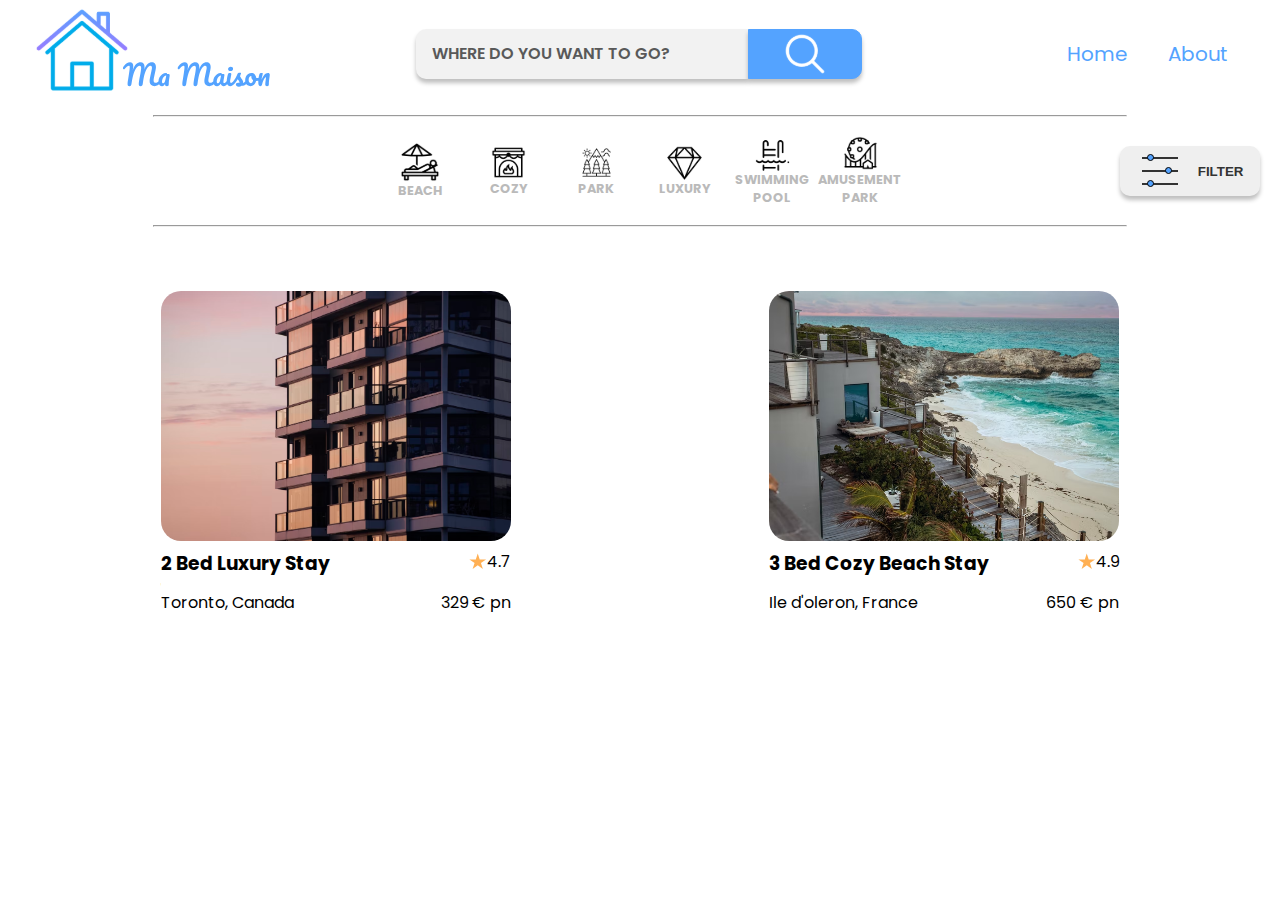
==== commit 01934555: "link cleanup" ====
--- a/index.html
+++ b/index.html
@@ -35,7 +35,7 @@
       </div>
       <ul>
         <a href="index.html"><li class="item1">Home</li></a>
-        <li class="item2">About</li>
+        <a href="index.html"><li class="item2">About</li></a>
       </ul>
     </nav>
     <section>
@@ -155,7 +155,7 @@
           </div>
         </section>
       </a>
-      <a href="./pages/iledolerion.html">
+      <!-- <a href="./pages/iledolerion.html">
         <section class="product-card">
           <div class="product-img-container">
             <img
@@ -179,7 +179,7 @@
             <span class="price">650 €</span>
           </div>
         </section>
-      </a>
+      </a> -->
     </main>
   </body>
 </html>
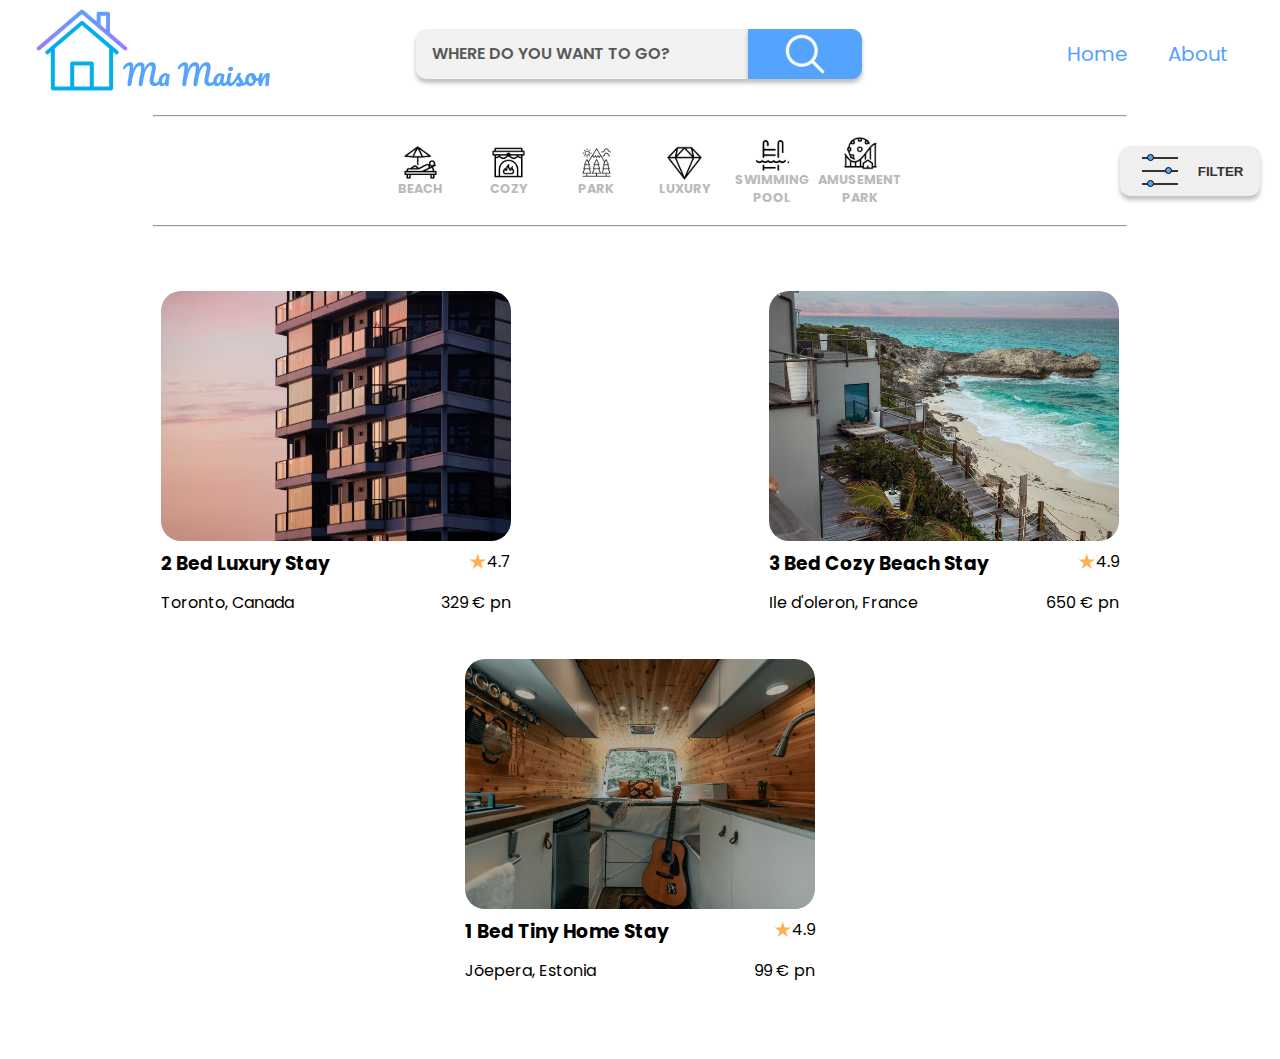
==== commit 78c7d4d8: "added product" ====
--- a/index.html
+++ b/index.html
@@ -35,18 +35,18 @@
       </div>
       <ul>
         <a href="index.html"><li class="item1">Home</li></a>
-        <a href="index.html"><li class="item2">About</li></a>
+        <a href="./pages/about.html"><li class="item2">About</li></a>
       </ul>
     </nav>
     <section>
       <hr />
       <div class="searchable-icon-container">
         <div class="icon-container">
-          <object
-            data="./assets/beach-icon.svg"
+          <img
+            src="./assets/beach-icon.svg"
             alt="beach search icon"
             class="search-icon"
-          ></object>
+          />
           <p class="icon-text">Beach</p>
         </div>
         <div class="icon-container">
@@ -155,17 +155,17 @@
           </div>
         </section>
       </a>
-      <!-- <a href="./pages/iledolerion.html">
+      <a href="./pages/joepera.html">
         <section class="product-card">
           <div class="product-img-container">
             <img
-              src="./assets/FrenchCoast/photo-1528913775512-624d24b27b96.avif"
+              src="./assets/EstoniaForest/photo-1627386172141-c6fec8bf5aa3.avif"
               alt=""
               class="product-img"
             />
           </div>
           <div class="content-details">
-            <h3 class="apartment-title">3 bed cozy beach stay</h3>
+            <h3 class="apartment-title">1 bed tiny home stay</h3>
             <span class="rating">
               <img
                 src="./assets/rating-icon.svg"
@@ -175,11 +175,11 @@
               4.9
             </span>
             <br />
-            <p class="location">Ile d'oleron, France</p>
-            <span class="price">650 €</span>
+            <p class="location">Jõepera, Estonia</p>
+            <span class="price">99 €</span>
           </div>
         </section>
-      </a> -->
+      </a>
     </main>
   </body>
 </html>
